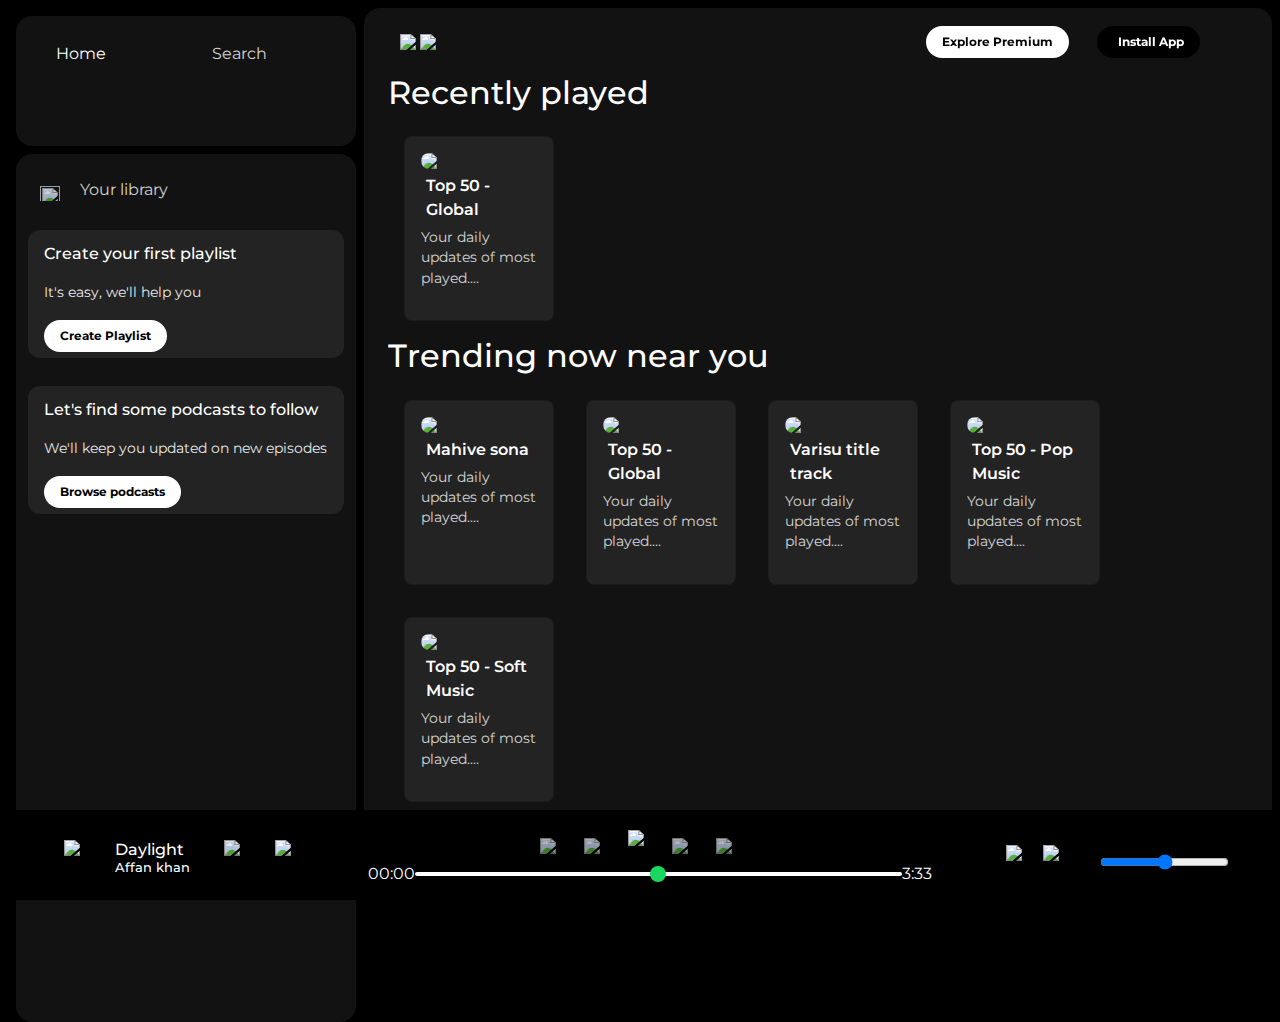
==== index.html @ 5a656167 "Add files via upload" ====
<!DOCTYPE html>
<html lang="en">
  <head>
    <meta charset="UTF-8" />
    <meta name="viewport" content="width=device-width, initial-scale=1.0" />
    <title>Spotify-Web Player : Music for everyone</title>
    <link
      rel="stylesheet"
      href="https://cdnjs.cloudflare.com/ajax/libs/font-awesome/6.4.0/css/all.min.css"
      integrity="sha512-iecdLmaskl7CVkqkXNQ/ZH/XLlvWZOJyj7Yy7tcenmpD1ypASozpmT/E0iPtmFIB46ZmdtAc9eNBvH0H/ZpiBw=="
      crossorigin="anonymous"
      referrerpolicy="no-referrer"
    />
    <link
      rel="stylesheet"
      href="https://cdn.jsdelivr.net/npm/bootstrap@5.3.0/dist/css/bootstrap.min.css"
      class="ref"
    />
    <link rel="icon" href="./assets/logo.png" />
    <link rel="preconnect" href="https://fonts.googleapis.com" />
    <link rel="preconnect" href="https://fonts.gstatic.com" crossorigin />
    <link
      href="https://fonts.googleapis.com/css2?family=Montserrat:wght@300;400;500;600;700&display=swap"
      rel="stylesheet"
    />
    <link rel="stylesheet" href="style.css" class="ref" />
  </head>
  <body>
    <div class="main">
      <div class="sidebar">
        <div class="nav">
          <div class="nav-option" style="opacity: 1">
            <i class="fa-solid fa-house"></i>
            <a href="#">Home</a>
          </div>
          <div class="nav-option">
            <i class="fa-solid fa-magnifying-glass"></i>
            <a href="#">Search</a>
          </div>
        </div>
        <div class="library">
          <div class="option">
            <div class="lib-option nav-option">
              <img src="./assets/library_icon.png" />
              <a href="#">Your library</a>
            </div>
            <div class="icons">
              <i class="fa-sharp fa-solid fa-plus"></i>
              <i class="fa-sharp fa-solid fa-arrow-right"></i>
            </div>
          </div>
          <div class="lib-box">
            <div class="box">
              <p class="box-p1">Create your first playlist</p>
              <p class="box-p2">It's easy, we'll help you</p>
              <button class="badge">Create Playlist</button>
            </div>
            <div class="box">
              <p class="box-p1">Let's find some podcasts to follow</p>
              <p class="box-p2">We'll keep you updated on new episodes</p>
              <button class="badge">Browse podcasts</button>
            </div>
          </div>
        </div>
      </div>
      <div class="main-content">
        <div class="sticky-nav">
          <div class="sticky-nav-icons">
            <img src="./assets/backward_icon.png" />
            <img src="./assets/forward_icon.png" class="hide" />
          </div>
          <div class="sticky-nav-option">
            <button class="badge nav-item hide">Explore Premium</button>
            <button class="badge nav-item dark-badge">
              <i class="fa-regular fa-circle-down" style="margin-right: 5px"></i
              >Install App
            </button>
            <i class="fa-regular fa-user nav-item"></i>
            <i class="fa-solid fa-bars" id="menu"></i>
          </div>
        </div>

        <h2>Recently played</h2>
        <div class="card-container">
          <div class="card">
            <img src="assets/card1img.jpeg" class="card-img" />
            <p class="card-title">Top 50 - Global</p>
            <p class="card-info">Your daily updates of most played....</p>
          </div>
        </div>

        <h2>Trending now near you</h2>
        <div class="card-container">
          <div class="card">
            <img src="assets/card2img.jpeg" class="card-img" />
            <p class="card-title">Mahive sona</p>
            <p class="card-info">Your daily updates of most played....</p>
          </div>

          <div class="card">
            <img src="assets/card3img.jpeg" class="card-img" />
            <p class="card-title">Top 50 - Global</p>
            <p class="card-info">Your daily updates of most played....</p>
          </div>

          <div class="card">
            <img src="assets/card4img.jpeg" class="card-img" />
            <p class="card-title">Varisu title track</p>
            <p class="card-info">Your daily updates of most played....</p>
          </div>

          <div class="card">
            <img src="assets/card5img.jpeg" class="card-img" />
            <p class="card-title">Top 50 - Pop Music</p>
            <p class="card-info">Your daily updates of most played....</p>
          </div>

          <div class="card">
            <img src="assets/card1img.jpeg" class="card-img" />
            <p class="card-title">Top 50 - Soft Music</p>
            <p class="card-info">Your daily updates of most played....</p>
          </div>
        </div>

        <h2>Feature Charts</h2>
        <div class="card-container">
          <div class="card">
            <img src="assets/card7img.jpg" class="card-img" />
            <p class="card-title">Dill Diyan Gallan</p>
            <p class="card-info">Your daily updates of most played....</p>
          </div>
          <div class="card">
            <img src="assets/card8img.png" class="card-img" />
            <p class="card-title">Jhoom Jo Pathaan</p>
            <p class="card-info">Your daily updates of most played....</p>
          </div>
          <div class="card">
            <img src="assets/card9img.jpg" class="card-img" />
            <p class="card-title">Rafta Rafta</p>
            <p class="card-info">Your daily updates of most played....</p>
          </div>
          <div class="card">
            <img src="assets/card10img.jpeg" class="card-img" />
            <p class="card-title">Pheli Dafa</p>
            <p class="card-info">Your daily updates of most played....</p>
          </div>
          <div class="card">
            <img src="assets/card11img.jpeg" class="card-img" />
            <p class="card-title">Tum Mile Dill Khile</p>
            <p class="card-info">Your daily updates of most played....</p>
          </div>
        </div>

        <h2>Punjabi Hits</h2>
        <div class="card-container">
          <div class="card">
            <img src="assets/card12img.jpg" class="card-img" />
            <p class="card-title">Brown Munde</p>
            <p class="card-info">Your daily updates of most played....</p>
          </div>
          <div class="card">
            <img src="assets/card13img.jpg" class="card-img" />
            <p class="card-title">Snapchat Story</p>
            <p class="card-info">Your daily updates of most played....</p>
          </div>
          <div class="card">
            <img src="assets/card14img.jpeg" class="card-img" />
            <p class="card-title">Suit Punjabi</p>
            <p class="card-info">Your daily updates of most played....</p>
          </div>
          <div class="card">
            <img src="assets/card15img.jpg" class="card-img" />
            <p class="card-title">Gypsy</p>
            <p class="card-info">Your daily updates of most played....</p>
          </div>
          <div class="card">
            <img src="assets/card16img.jpg" class="card-img" />
            <p class="card-title">Blue Eyes</p>
            <p class="card-info">Your daily updates of most played....</p>
          </div>
        </div>

        <h2>Romantic Songs</h2>
        <div class="card-container">
          <div class="card">
            <img src="assets/card17img.jpg" class="card-img" />
            <p class="card-title">Aadat</p>
            <p class="card-info">Your daily updates of most played....</p>
          </div>
          <div class="card">
            <img src="assets/card18img.jpg" class="card-img" />
            <p class="card-title">Dekhte Dekhte</p>
            <p class="card-info">Your daily updates of most played....</p>
          </div>
          <div class="card">
            <img src="assets/card19img.jpg" class="card-img" />
            <p class="card-title">Is Qadar</p>
            <p class="card-info">Your daily updates of most played....</p>
          </div>
          <div class="card">
            <img src="assets/card20img.jpg" class="card-img" />
            <p class="card-title">Baari</p>
            <p class="card-info">Your daily updates of most played....</p>
          </div>
          <div class="card">
            <img src="assets/card21img.jpg" class="card-img" />
            <p class="card-title">Nira Ishq</p>
            <p class="card-info">Your daily updates of most played....</p>
          </div>
        </div>

        <h2>English Hits</h2>
        <div class="card-container">
          <div class="card">
            <img src="assets/Alan-Walker-Faded.webp" class="card-img" />
            <p class="card-title">Faded</p>
            <p class="card-info">Your daily updates of most played....</p>
          </div>
          <div class="card">
            <img
              src="assets/Ed_Sheeran_Perfect_Single_cover.jpg"
              class="card-img"
            />
            <p class="card-title">Perfect</p>
            <p class="card-info">Your daily updates of most played....</p>
          </div>
          <div class="card">
            <img src="assets/Babycoverart.jpg" class="card-img" />
            <p class="card-title">Baby</p>
            <p class="card-info">Your daily updates of most played....</p>
          </div>
          <div class="card">
            <img src="assets/kety.webp" class="card-img" />
            <p class="card-title">Wide Awake</p>
            <p class="card-info">Your daily updates of most played....</p>
          </div>
          <div class="card">
            <img src="assets/alone.jpg" class="card-img" />
            <p class="card-title">Alone</p>
            <p class="card-info">Your daily updates of most played....</p>
          </div>
        </div>
        <br /><br /><br />

        <div class="footer">
          <div class="line">Copyright &copy;2023 mdaffanasghar</div>
        </div>
        <br /><br /><br /><br />
      </div>
    </div>
    <div class="bottom">
      <div class="music-player">
        <div class="album">
          <img src="assets/album_picture.jpeg" class="album-img" />
          <h6 class="album-daylight">
            Daylight<br />
            <p class="album-affan">Affan khan</p>
          </h6>
          <img
            src="assets/album_icon1.png"
            class="album-img"
            style="height: 2rem; opacity: 0.9"
          />
          <img
            src="assets/album_icon2.png"
            class="album-img"
            style="height: 2.5rem"
          />
        </div>
        <div class="player">
          <div class="player-controls">
            <img src="assets/player_icon1.png" class="player-control-icon" />
            <img src="assets/player_icon2.png" class="player-control-icon" />
            <img
              src="assets/player_icon3.png"
              class="player-control-icon"
              style="opacity: 1; height: 2rem"
            />
            <img src="assets/player_icon4.png" class="player-control-icon" />
            <img src="assets/player_icon5.png" class="player-control-icon" />
          </div>
          <div class="playback-bar">
            <span class="curr-time">00:00</span>
            <input
              type="range"
              min="0"
              max="100"
              step="1"
              class="progress-bar"
            />
            <span class="tot-time">3:33</span>
          </div>
        </div>
        <div class="controls">
          <!-- <img src="assets/controls_icon1.png" class="controls-icon"> -->
          <i class="fa-sharp fa-solid fa-music"></i>
          <img src="assets/controls_icon3.png" class="controls-icons" />
          <img src="assets/controls_icon4.png" class="controls-icons" />
          <!-- <img src="assets/controls_icon5.png" class="controls-icons-speaker" /> -->
          <i class="fa-solid fa-volume-high"></i>
          <input type="range" step="10" />
        </div>
      </div>
    </div>

    <script>
      "https://cdn.jsdelivr.net/npm/bootstrap@5.3.0/dist/js/bootstrap.bundle.min.js";
    </script>
  </body>
</html>
---- style.css ----
body {
  font-family: "Montserrat", sans-serif;
  margin: 0;
  background-color: #000;
  color: rgb(255, 255, 255);
  overflow: hidden;
}
.main {
  display: flex;
  height: 100vh;
  padding: 0.5rem;
}
.sidebar {
  background-color: black;
  width: 340px;
  border-radius: 1rem;
  margin: 0.5rem;
}
.main-content {
  background-color: #121212;
  flex: 1;
  border-radius: 1rem; /*16px */
  overflow: auto;
  padding: 0 1.5rem 0 1.5rem;
}
.music-player {
  background-color: #000;
  position: fixed;
  bottom: 0px;
  width: 100%;
  height: 72px;
}
a {
  text-decoration: none;
  color: #fff;
}
.nav {
  background-color: #121212;
  border-radius: 1rem;
  display: flex;
  flex-direction: column;
  /* justify-content: center; */
  height: 130px;
  padding: 0.5rem 0.75rem;
}
.nav-option {
  line-height: 2.5rem;
  opacity: 0.8;
  padding: 0.5rem 0.75rem;
}
.nav-option:hover {
  opacity: 1;
}
.nav-option i {
  font-size: 1.25rem;
}
.nav-option a {
  font-size: 1rem;
  margin-left: 1rem;
}
.library {
  background-color: #121212;
  border-radius: 1rem;
  height: 100%;
  margin-top: 0.5rem;
  padding: 0.5rem 0.75rem;
}
.option {
  display: flex;
  justify-content: space-between;
  align-items: center;
}
.lib-option img {
  height: 1.25rem;
  width: 1.25rem;
}
.icons {
  font-size: 1.25rem;
  display: flex;
}
.icons i {
  opacity: 1;
  margin-right: 1rem;
}
.icons i:hover {
  opacity: 1;
}
.box {
  background-color: #232323;
  height: 8rem;
  border-radius: 0.75rem;
  margin: 0.75rem 0 1.75rem 0;
  padding: 0.75rem 1rem;
}
.box-p1 {
  font-size: 1rem;
  font-weight: 500;
}
.box-p2 {
  font-size: 0.85rem;
  opacity: 0.9;
}
.badge {
  background-color: #fff;
  color: #000;
  border: none;
  border-radius: 100px;
  padding: 0.25rem 1rem;
  font-weight: 700;
  margin-top: 0.1rem;
  height: 2rem;
  width: fit-content;
}
.dark-badge {
  background-color: #000;
  color: #fff;
}
.sticky-nav {
  position: sticky;
  top: 0;
  /* background-color: #000; */
  display: flex;
  justify-content: space-between;
  align-items: center;
  padding: 1rem 0 1rem 0;
  z-index: 10;
}
.sticky-nav-icons {
  margin-left: 0.75rem;
}
.sticky-nav-options {
  display: flex;
  justify-content: center;
  align-items: center;
}
.nav-item {
  margin-right: 1.5rem;
}
@media (max-width: 1000px) {
  .hide {
    display: none;
  }
}
.card {
  background-color: #232323;
  width: 150px;
  border-radius: 0.5rem;
  color: #fff;
  padding: 1rem;
  margin-left: 1.5rem;
  margin: 1rem;
}
.card-container {
  display: flex;
  flex-wrap: wrap;
}
.card-img {
  width: 100%;
  border-radius: 0.5rem;
}
.card-title {
  font-weight: 600;
  margin: 5px;
}
.card-info {
  font-size: 0.85rem;
  opacity: 0.8;
}
.footer {
  height: 70px;
  display: flex;
  margin-right: -60px;
}
.line {
  width: 90%;
  height: 50%;
  border: 0px solid rgb(5, 0, 0);
  opacity: 0.6;
  text-align: end;
}
.music-player {
  display: flex;
  justify-content: space-between;
  justify-content: center;
  height: 90px;
  padding: 20px;
}
.album {
  width: 25%;
  padding-right: 10px;
  display: flex;
  justify-content: space-evenly;
  margin: 10px;
}
.album-img {
  height: 50px;
}
.album-affan {
  font-size: smaller;
}
.player {
  width: 50%;
}
.controls {
  width: 25%;
  display: flex;
  justify-content: space-evenly;
  height: 1.5rem;
  margin-top: 20px;
}
.controls-icons {
  margin-top: -5px;
  height: 25px;
}
.player-controls {
  display: flex;
  justify-content: center;
  align-items: center;
}
.player-control-icon {
  height: 1rem;
  margin-right: 1.75rem;
  opacity: 0.7;
}
.player-control-icon:hover {
  opacity: 1;
}
.playback-bar {
  display: flex;
  justify-content: center;
  align-items: center;
}
.progress-bar {
  width: 80%;
  appearance: none;
  background-color: transparent;
  cursor: pointer;
  z-index: 100;
  height: 16px;
}
.progress-bar::-webkit-slider-runnable-track {
  background-color: #fffefe;
  border-radius: 100px;
  height: 0.3rem;
  /* z-index: 10; */
  cursor: pointer;
}
.progress-bar::-webkit-slider-thumb {
  appearance: none;
  height: 1rem;
  width: 1rem;
  background-color: #1bd760;
  border-radius: 50%;
  margin-top: -6px;
}
.controls {
  padding: 0px 10px;
  justify-content: space-evenly;
}
h2:hover {
  cursor: pointer;
}
img:hover {
  cursor: pointer;
  transform: scale(1.1);
}

#menu {
  display: none;
}

@media screen and (max-width: 600px) {
  .main-content {
    flex-direction: column;
    width: 100%;
  }
  .sidebar {
    display: none;
  }
  .library {
    display: none;
  }
  .lib-box {
    display: none;
  }
  .bottom .music-player {
    flex-direction: column;
    align-items: flex-start;
    width: 100%;
    height: 160px;
    display: flex;
    justify-content: center;
    align-items: center;
  }
  .album {
    display: none;
  }
  .player {
    width: 100%;
    padding: 5px;
  }
  .controls {
    width: 80%;
    font-size: 20px;
    justify-content: center;
    gap: 12px;
  }
  .controls img {
    height: 25px;
  }
  .footer .line {
    display: flex;
    justify-content: center;
    text-align: center;
    font-size: 12px;
    width: 90%;
    height: 100%;
    margin-top: -30px;
  }
  #menu {
    display: contents;
  }
  .sticky-nav-options {
    display: flex;
  }
  .sticky-nav {
    justify-content: end;
  }
  .sticky-nav-icons {
    display: none;
  }
  .card {
    width: 115px;
  }
  .card-info {
    display: none;
  }
  .player-controls {
    justify-content: center;
    width: 100%;
    margin: 10px;
  }
}
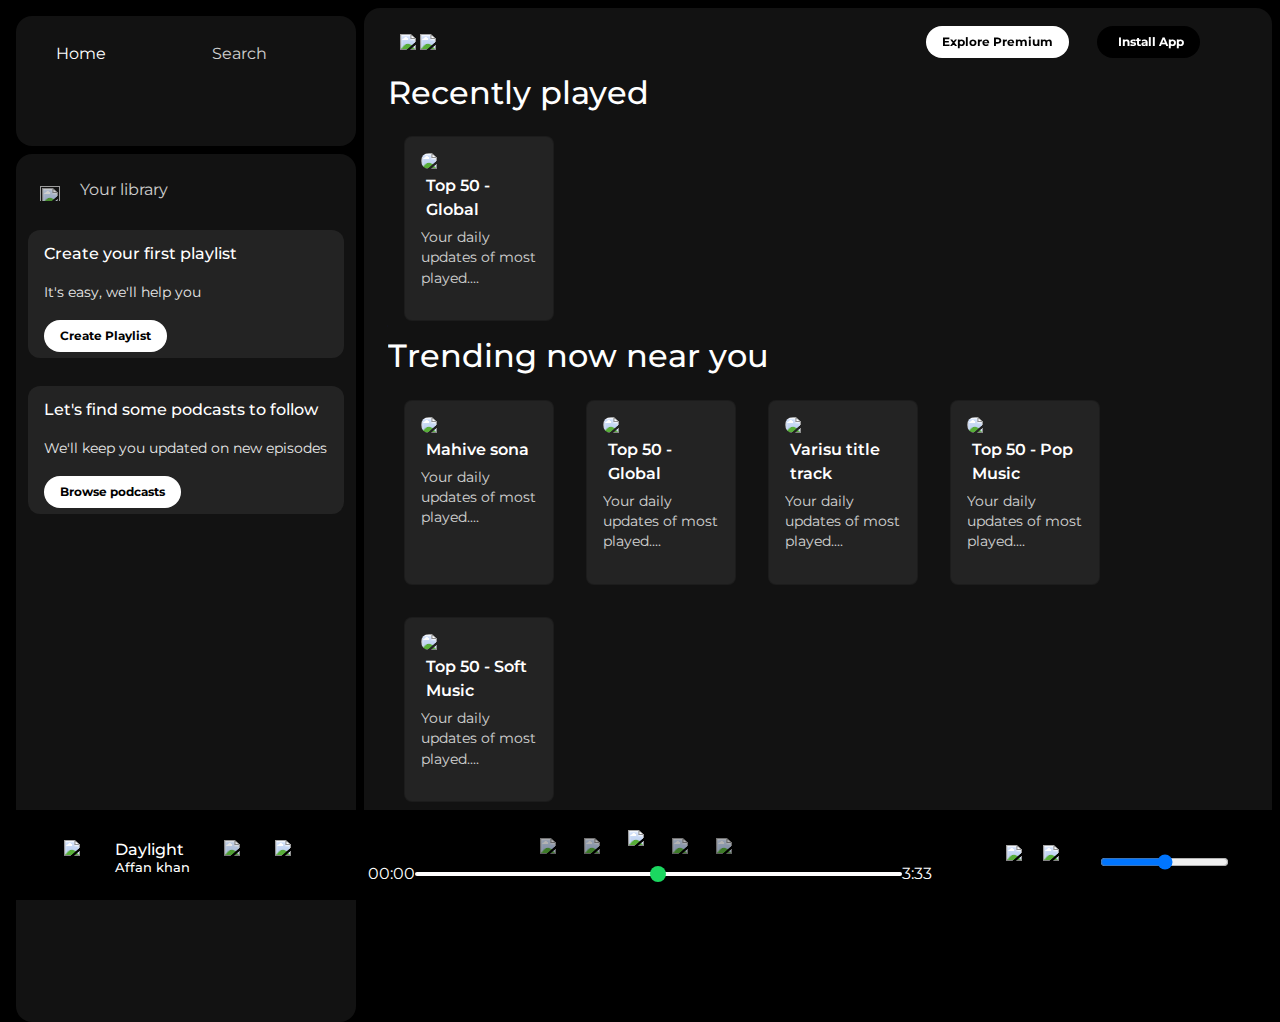
==== commit 14ecab10: "Add files via upload" ====
--- a/index.html
+++ b/index.html
@@ -31,7 +31,7 @@
         <div class="nav">
           <div class="nav-option" style="opacity: 1">
             <i class="fa-solid fa-house"></i>
-            <a href="#">Home</a>
+            <a href="/">Home</a>
           </div>
           <div class="nav-option">
             <i class="fa-solid fa-magnifying-glass"></i>
@@ -70,13 +70,24 @@
             <img src="./assets/forward_icon.png" class="hide" />
           </div>
           <div class="sticky-nav-option">
-            <button class="badge nav-item hide">Explore Premium</button>
+            <button class="badge nav-item hide" id="premium">
+              <a href="https://www.spotify.com/us/premium/" style="color: #000"
+                >Explore Premium</a
+              >
+            </button>
             <button class="badge nav-item dark-badge">
               <i class="fa-regular fa-circle-down" style="margin-right: 5px"></i
-              >Install App
+              ><a
+                href="https://www.spotify.com/us/download/android/"
+                style="color: #fff"
+                >Install App</a
+              >
             </button>
             <i class="fa-regular fa-user nav-item"></i>
-            <i class="fa-solid fa-bars" id="menu"></i>
+            <!-- <i class="fa-solid fa-bars" id="menu"></i> -->
+            <div class="navbar-toggle" id="menu">
+              <button id="menu-toggle"><i class="fa-solid fa-list"></i></button>
+            </div>
           </div>
         </div>
 
@@ -306,5 +317,6 @@
     <script>
       "https://cdn.jsdelivr.net/npm/bootstrap@5.3.0/dist/js/bootstrap.bundle.min.js";
     </script>
+    <script src="app.js"></script>
   </body>
 </html>
--- a/style.css
+++ b/style.css
@@ -20,8 +20,9 @@
   background-color: #121212;
   flex: 1;
   border-radius: 1rem; /*16px */
-  overflow: auto;
+  overflow-x: hidden;
   padding: 0 1.5rem 0 1.5rem;
+  width: 100%;
 }
 .music-player {
   background-color: #000;
@@ -57,6 +58,7 @@
 .nav-option a {
   font-size: 1rem;
   margin-left: 1rem;
+  color: white;
 }
 .library {
   background-color: #121212;
@@ -133,14 +135,15 @@
   justify-content: center;
   align-items: center;
 }
+a {
+  list-style: none;
+  text-decoration: none;
+  color: black;
+}
 .nav-item {
   margin-right: 1.5rem;
 }
-@media (max-width: 1000px) {
-  .hide {
-    display: none;
-  }
-}
+
 .card {
   background-color: #232323;
   width: 150px;
@@ -270,6 +273,36 @@
 }
 
 @media screen and (max-width: 600px) {
+  HTML,
+  body {
+    width: 100%;
+    overflow-x: hidden;
+  }
+
+  .sidebar {
+    display: none;
+    flex-direction: column;
+    position: absolute;
+    top: 50px;
+    left: 0;
+    width: 90%;
+    z-index: 1;
+    text-align: center;
+    overflow-x: hidden;
+  }
+
+  .sidebar.active {
+    display: flex;
+  }
+  .navbar-toggle {
+    display: block;
+    cursor: pointer;
+    color: aqua;
+  }
+  #menu-toggle {
+    background-color: #100f0f;
+    color: #fff;
+  }
   .main-content {
     flex-direction: column;
     width: 100%;
@@ -300,7 +333,7 @@
     padding: 5px;
   }
   .controls {
-    width: 80%;
+    width: 100%;
     font-size: 20px;
     justify-content: center;
     gap: 12px;
@@ -312,10 +345,10 @@
     display: flex;
     justify-content: center;
     text-align: center;
-    font-size: 12px;
+    font-size: 14px;
     width: 90%;
     height: 100%;
-    margin-top: -30px;
+    margin-top: -40px;
   }
   #menu {
     display: contents;
@@ -323,6 +356,9 @@
   .sticky-nav-options {
     display: flex;
   }
+  #premium {
+    display: none;
+  }
   .sticky-nav {
     justify-content: end;
   }
@@ -330,7 +366,7 @@
     display: none;
   }
   .card {
-    width: 115px;
+    width: 116px;
   }
   .card-info {
     display: none;
@@ -339,5 +375,6 @@
     justify-content: center;
     width: 100%;
     margin: 10px;
-  }
-}
+    margin-left: 22px;
+  }
+}
